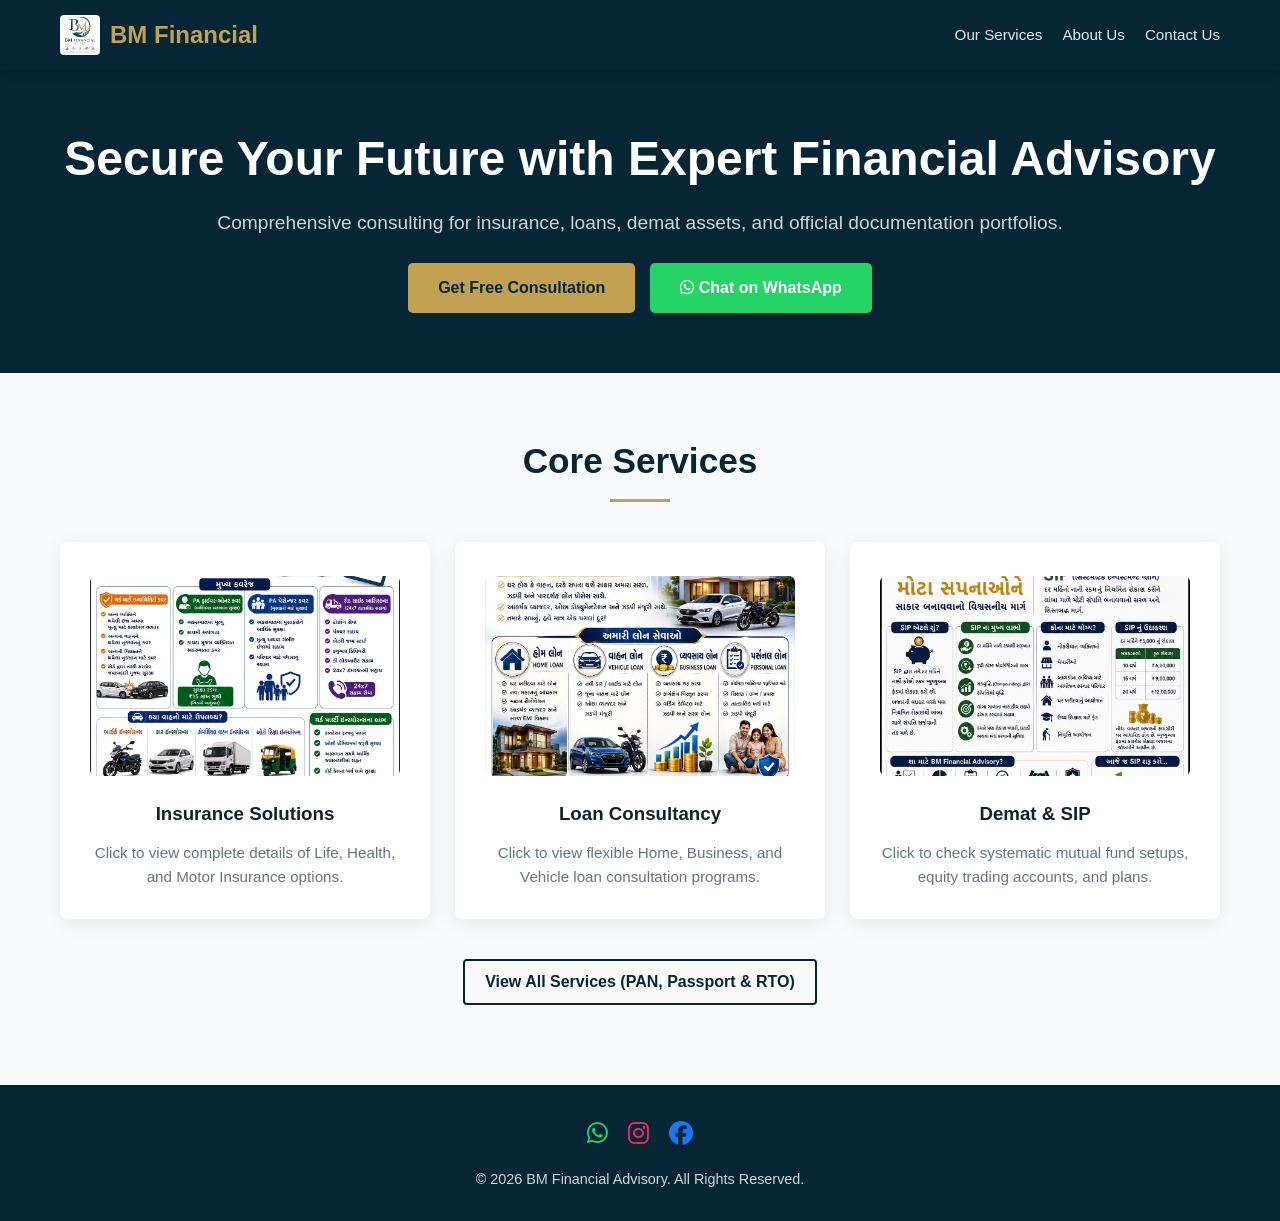
==== index.html @ 02f2c0ad "Update index.html" ====
<!DOCTYPE html>
<html lang="en">
<head>
    <meta charset="utf-8">
    <meta name="viewport" content="width=device-width, initial-scale=1">
    <title>BM Financial Advisory - Smart Wealth Solutions</title>
    <link rel="stylesheet" href="style.css">
    <!-- FontAwesome added for beautiful social icons -->
    <link rel="stylesheet" href="https://cdnjs.cloudflare.com/ajax/libs/font-awesome/6.4.0/css/all.min.css">
</head>
<body>

<header class="navbar-container">
    <nav class="main-nav">
        <h2>
            <a href="index.html" style="display: flex; align-items: center; gap: 10px;">
                <img src="logo.jpeg" alt="BM Financial Advisory Logo" style="height: 40px; border-radius: 4px;">
                <span>BM Financial</span>
            </a>
        </h2>
        <ul class="nav-links">
            <li><a href="services.html">Our Services</a></li>
            <li><a href="about.html">About Us</a></li>
            <li><a href="contact.html">Contact Us</a></li>
        </ul>
    </nav>
</header>

<section class="hero" style="text-align: center; padding: 60px 20px; background: #072635; color: white;">
    <h1>Secure Your Future with Expert Financial Advisory</h1>
    <p style="margin: 15px 0 25px 0; color: #cbd5e1;">Comprehensive consulting for insurance, loans, demat assets, and official documentation portfolios.</p>
    <div style="display: flex; justify-content: center; gap: 15px; flex-wrap: wrap;">
        <a href="contact.html" class="btn">Get Free Consultation</a>
        <a href="https://wa.me/919106643300" target="_blank" class="btn" style="background: #25D366; color: white; border: none;"><i class="fab fa-whatsapp"></i> Chat on WhatsApp</a>
    </div>
</section>

<!-- Clickable Core Services Grid -->
<section class="container">
    <h2 class="section-title">Core Services</h2>
    <div class="grid">
        
        <!-- Clickable Insurance Card -->
        <a href="insurance-details.html" style="text-decoration: none; color: inherit; display: block;">
            <div class="card" style="text-align: center; cursor: pointer; height: 100%;">
                <img src="insu.jpeg" alt="Insurance Solutions" style="width: 100%; height: 200px; object-fit: cover; border-radius: 6px; margin-bottom: 15px;">
                <h3>Insurance Solutions</h3>
                <p style="color: var(--gray); font-size: 0.95rem; margin-top: 8px;">Click to view complete details of Life, Health, and Motor Insurance options.</p>
            </div>
        </a>

        <!-- Clickable Loan Consultancy Card -->
        <a href="loan-details.html" style="text-decoration: none; color: inherit; display: block;">
            <div class="card" style="text-align: center; cursor: pointer; height: 100%;">
                <img src="loan.jpeg" alt="Loan Consultancy" style="width: 100%; height: 200px; object-fit: cover; border-radius: 6px; margin-bottom: 15px;">
                <h3>Loan Consultancy</h3>
                <p style="color: var(--gray); font-size: 0.95rem; margin-top: 8px;">Click to view flexible Home, Business, and Vehicle loan consultation programs.</p>
            </div>
        </a>

        <!-- Clickable Demat Account Card -->
        <a href="demat-details.html" style="text-decoration: none; color: inherit; display: block;">
            <div class="card" style="text-align: center; cursor: pointer; height: 100%;">
                <img src="demat.jpeg" alt="Demat Account" style="width: 100%; height: 200px; object-fit: cover; border-radius: 6px; margin-bottom: 15px;">
                <h3>Demat & SIP</h3>
                <p style="color: var(--gray); font-size: 0.95rem; margin-top: 8px;">Click to check systematic mutual fund setups, equity trading accounts, and plans.</p>
            </div>
        </a>

    </div>
    
    <div style="text-align: center; margin-top: 40px;">
        <a href="services.html" class="btn-outline">View All Services (PAN, Passport & RTO)</a>
    </div>
</section>

<footer style="text-align: center; padding: 30px 20px; background: #072635; color: white;">
    <!-- Fully Corrected Social Media Icon Bar -->
    <div style="margin-bottom: 15px; display: flex; justify-content: center; gap: 20px; font-size: 1.5rem;">
        <a href="https://wa.me/919106643300" target="_blank" style="color: #25D366; text-decoration: none;" title="WhatsApp"><i class="fab fa-whatsapp"></i></a>
        <a href="https://www.instagram.com/bm_financial_advisory/" target="_blank" style="color: #E1306C; text-decoration: none;" title="Instagram"><i class="fab fa-instagram"></i></a>
        <a href="https://www.facebook.com/share/1LQJJpDeah/?mibextid=wwXIfr" target="_blank" style="color: #1877F2; text-decoration: none;" title="Facebook"><i class="fab fa-facebook"></i></a>
    </div>
    <p style="font-size: 0.9rem; color: #cbd5e1;">© 2026 BM Financial Advisory. All Rights Reserved.</p>
</footer>

</body>
</html>
---- style.css ----
/* --- Global Reset & Variables --- */
:root {
    --primary: #072635;
    --secondary: #c3a153;
    --secondary-hover: #b08f42;
    --dark: #1f2937;
    --light: #f8fafc;
    --white: #ffffff;
    --gray: #64748b;
    --shadow: 0 4px 20px rgba(0, 0, 0, 0.08);
    --transition: all 0.3s ease;
}

* {
    margin: 0;
    padding: 0;
    box-sizing: border-box;
}

body {
    font-family: 'Segoe UI', Tahoma, Geneva, Verdana, sans-serif;
    background-color: var(--light);
    color: var(--dark);
    line-height: 1.6;
}

/* --- Navigation Bar --- */
header.navbar-container {
    background: var(--primary);
    position: sticky;
    top: 0;
    z-index: 1000;
    box-shadow: 0 2px 10px rgba(0,0,0,0.2);
}

nav.main-nav {
    max-width: 1200px;
    margin: 0 auto;
    display: flex;
    justify-content: space-between;
    align-items: center;
    padding: 15px 20px;
}

nav.main-nav h2 a {
    color: var(--white);
    text-decoration: none;
    font-size: 1.5rem;
    font-weight: 700;
}

nav.main-nav h2 span {
    color: var(--secondary);
}

.nav-links {
    display: flex;
    align-items: center;
    list-style: none;
    gap: 20px;
}

.nav-links a {
    color: #e2e8f0;
    text-decoration: none;
    font-weight: 500;
    transition: var(--transition);
    font-size: 0.95rem;
}

.nav-links a:hover {
    color: var(--secondary);
}

.nav-links .btn-nav {
    background: var(--secondary);
    color: var(--primary);
    padding: 8px 16px;
    border-radius: 4px;
    font-weight: 600;
}

.nav-links .btn-nav:hover {
    background: var(--white);
    color: var(--primary);
}

/* --- Hero Section --- */
.hero {
    background: linear-gradient(135deg, #072635 0%, #0d3d54 100%);
    color: var(--white);
    padding: 100px 20px;
    text-align: center;
}

.hero-content {
    max-width: 800px;
    margin: 0 auto;
}

.hero h1 {
    font-size: 3rem;
    line-height: 1.2;
    margin-bottom: 20px;
    font-weight: 700;
}

.hero p {
    font-size: 1.2rem;
    color: #cbd5e1;
    margin-bottom: 35px;
}

.btn {
    display: inline-block;
    padding: 12px 30px;
    background: var(--secondary);
    color: var(--primary);
    text-decoration: none;
    font-weight: 600;
    border-radius: 5px;
    transition: var(--transition);
    border: none;
    cursor: pointer;
}

.btn:hover {
    background: var(--secondary-hover);
    transform: translateY(-2px);
}

/* --- Stats Bar --- */
.stats {
    max-width: 1000px;
    margin: -40px auto 50px auto;
    background: var(--white);
    display: grid;
    grid-template-columns: repeat(auto-fit, minmax(200px, 1fr));
    padding: 30px;
    border-radius: 10px;
    box-shadow: var(--shadow);
    text-align: center;
    gap: 20px;
}

.stats-item h3 {
    font-size: 2.2rem;
    color: var(--primary);
    margin-bottom: 5px;
}

.stats-item p {
    color: var(--gray);
    font-weight: 500;
}

/* --- Main Layout Sections --- */
section.container {
    max-width: 1200px;
    margin: 60px auto;
    padding: 0 20px;
}

.section-title {
    text-align: center;
    font-size: 2.2rem;
    color: var(--primary);
    margin-bottom: 40px;
    position: relative;
}

.section-title::after {
    content: '';
    display: block;
    width: 60px;
    height: 3px;
    background: var(--secondary);
    margin: 10px auto 0 auto;
}

/* --- Grid & Cards Styling --- */
.grid {
    display: grid;
    grid-template-columns: repeat(auto-fit, minmax(280px, 1fr));
    gap: 25px;
}

.card {
    background: var(--white);
    padding: 30px;
    border-radius: 8px;
    box-shadow: var(--shadow);
    transition: var(--transition);
    border-top: 4px solid transparent;
    overflow-wrap: break-word; /* Prevents text overflow */
}

.card:hover {
    transform: translateY(-5px);
    border-top-color: var(--secondary);
}

.card h3 {
    color: var(--primary);
    margin-bottom: 12px;
}

/* --- Advisor & Team Layout --- */
.advisor-card {
    text-align: center;
}

.advisor-img {
    width: 130px;
    height: 130px;
    max-width: 100%; /* Safety check for responsive shrinking */
    border-radius: 50%;
    object-fit: cover;
    margin-bottom: 15px;
    border: 3px solid var(--secondary);
}

.advisor-card h3 {
    margin-bottom: 5px;
}

.advisor-card p {
    color: var(--gray);
    font-size: 0.95rem;
    margin-bottom: 15px;
}

.btn-outline {
    display: inline-block;
    padding: 8px 20px;
    border: 2px solid var(--primary);
    color: var(--primary);
    text-decoration: none;
    font-weight: 600;
    border-radius: 4px;
    transition: var(--transition);
}

.btn-outline:hover {
    background: var(--primary);
    color: var(--white);
}

/* --- Form and Boxes --- */
.box {
    background: var(--white);
    padding: 40px;
    border-radius: 8px;
    box-shadow: var(--shadow);
    max-width: 700px;
    margin: 0 auto;
    overflow-wrap: break-word;
}

.contact-layout {
    display: grid;
    grid-template-columns: 1fr 1fr;
    gap: 40px;
}

.contact-info p {
    margin-bottom: 15px;
    font-size: 1.05rem;
}

form input, form textarea {
    display: block;
    width: 100%;
    margin-bottom: 15px;
    padding: 12px;
    border: 1px solid #cbd5e1;
    border-radius: 4px;
    font-family: inherit;
    transition: border-color 0.3s ease; /* Smooth interaction */
}

form input:focus, form textarea:focus {
    outline: none;
    border-color: var(--primary);
}

/* --- Footer --- */
footer {
    background: #041620;
    color: #94a3b8;
    text-align: center;
    padding: 30px 20px;
    margin-top: 80px;
    font-size: 0.9rem;
}
/* --- Responsive Adjustments --- */
@media (max-width: 768px) {
    /* Instead of hiding the navigation, change it to a flexible layout */
    nav.main-nav {
        flex-direction: column;
        gap: 12px;
        padding: 15px 10px;
        text-align: center;
    }

    .nav-links {
        display: flex;         /* Show the links on mobile */
        flex-wrap: wrap;       /* Wrap them automatically if the screen is narrow */
        justify-content: center;
        gap: 12px;             /* Space between menu buttons */
        padding-left: 0;
    }

    .nav-links a {
        font-size: 0.85rem;    /* Make text slightly smaller so it fits beautifully */
        padding: 6px 10px;
        background: rgba(255, 255, 255, 0.05); /* Soft background button look */
        border-radius: 4px;
        display: inline-block;
    }

    /* Adjust main content headers for mobile sizing */
    .hero h1 { font-size: 2rem; }
    .hero p { font-size: 1rem; }
    .contact-layout { grid-template-columns: 1fr; }
}
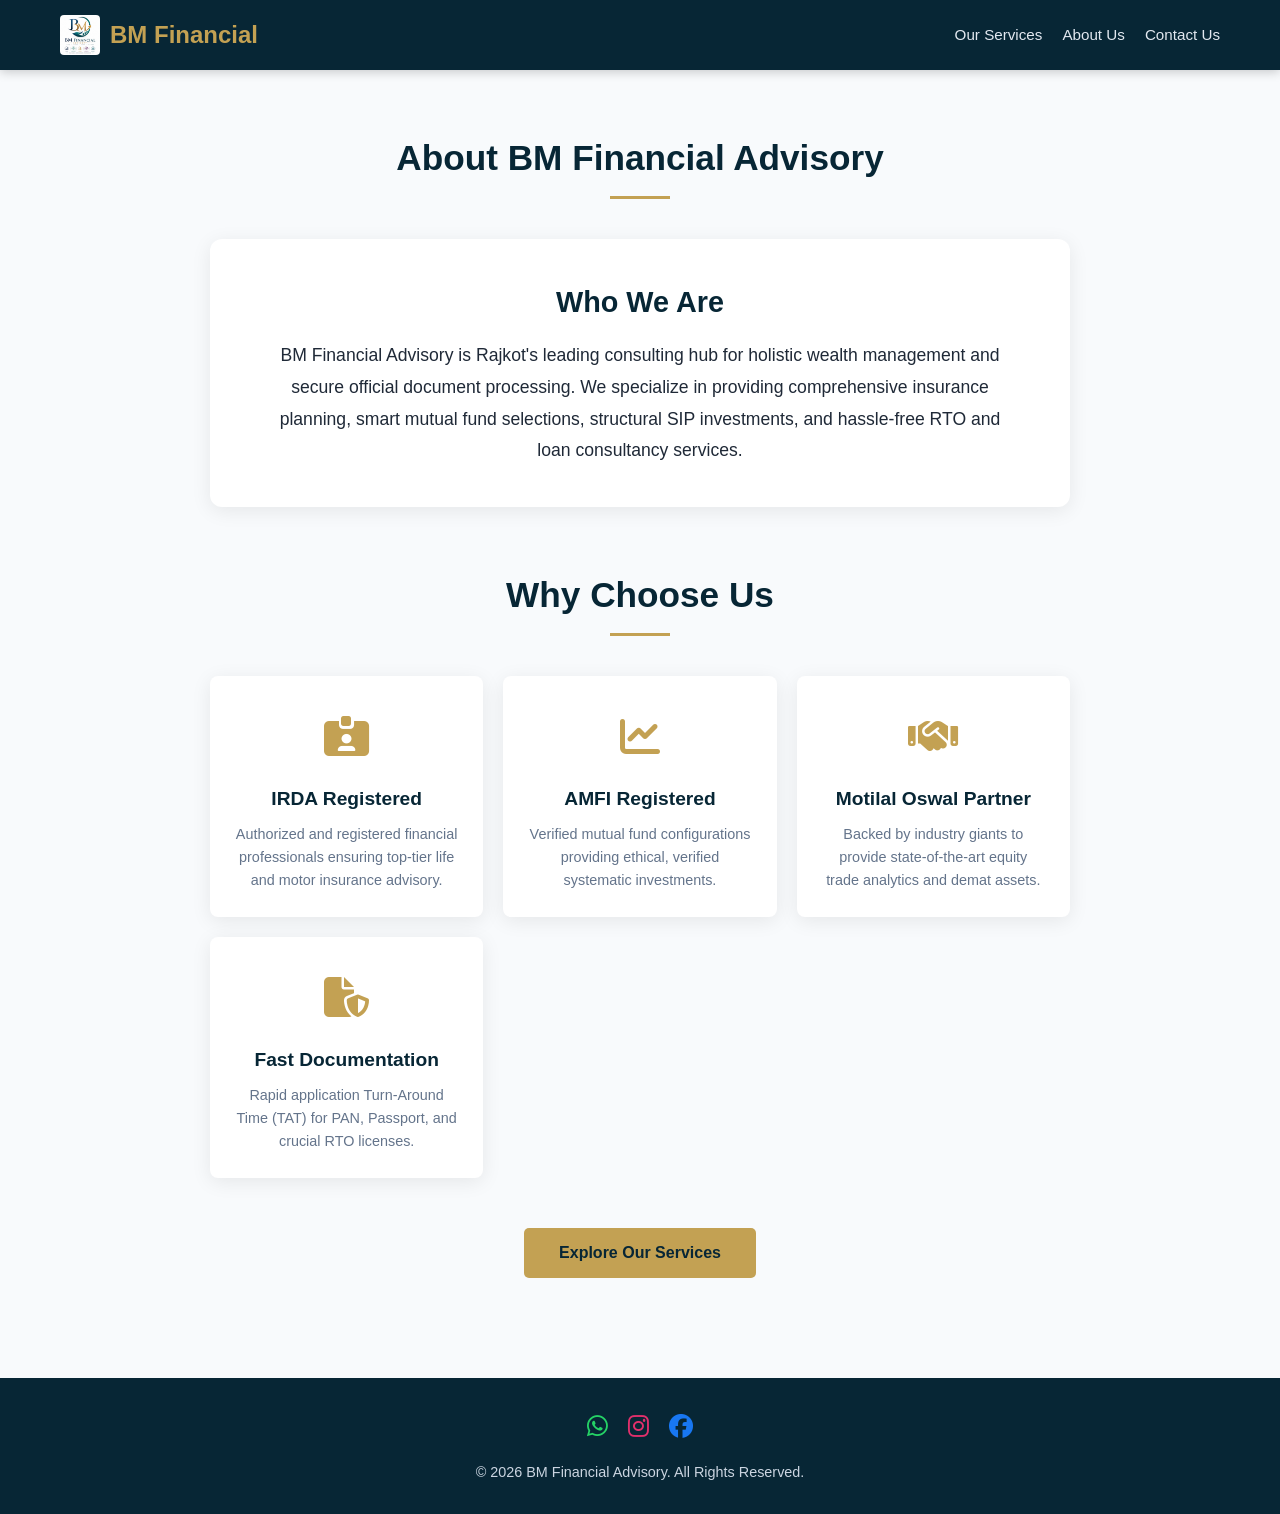
==== commit 3ac7dc56: "Update index.html" ====
--- a/index.html
+++ b/index.html
@@ -3,9 +3,8 @@
 <head>
     <meta charset="utf-8">
     <meta name="viewport" content="width=device-width, initial-scale=1">
-    <title>BM Financial Advisory - Smart Wealth Solutions</title>
+    <title>About Us - BM Financial Advisory</title>
     <link rel="stylesheet" href="style.css">
-    <!-- FontAwesome added for beautiful social icons -->
     <link rel="stylesheet" href="https://cdnjs.cloudflare.com/ajax/libs/font-awesome/6.4.0/css/all.min.css">
 </head>
 <body>
@@ -20,66 +19,62 @@
         </h2>
         <ul class="nav-links">
             <li><a href="services.html">Our Services</a></li>
-            <li><a href="about.html">About Us</a></li>
+            <li><a href="about.html" class="active">About Us</a></li>
             <li><a href="contact.html">Contact Us</a></li>
         </ul>
     </nav>
 </header>
 
-<section class="hero" style="text-align: center; padding: 60px 20px; background: #072635; color: white;">
-    <h1>Secure Your Future with Expert Financial Advisory</h1>
-    <p style="margin: 15px 0 25px 0; color: #cbd5e1;">Comprehensive consulting for insurance, loans, demat assets, and official documentation portfolios.</p>
-    <div style="display: flex; justify-content: center; gap: 15px; flex-wrap: wrap;">
-        <a href="contact.html" class="btn">Get Free Consultation</a>
-        <a href="https://wa.me/919106643300" target="_blank" class="btn" style="background: #25D366; color: white; border: none;"><i class="fab fa-whatsapp"></i> Chat on WhatsApp</a>
+<section class="container" style="max-width: 900px; margin: 60px auto; padding: 0 20px;">
+    <h1 class="section-title" style="text-align: center; margin-bottom: 40px;">About BM Financial Advisory</h1>
+    
+    <div style="background: var(--white); padding: 40px; border-radius: 12px; box-shadow: var(--shadow); margin-bottom: 40px; text-align: center;">
+        <h2 style="color: var(--primary); margin-bottom: 15px; font-size: 1.8rem;">Who We Are</h2>
+        <p style="color: var(--dark); font-size: 1.1rem; line-height: 1.8; max-width: 750px; margin: 0 auto;">
+            BM Financial Advisory is Rajkot's leading consulting hub for holistic wealth management and secure official document processing. We specialize in providing comprehensive insurance planning, smart mutual fund selections, structural SIP investments, and hassle-free RTO and loan consultancy services.
+        </p>
+    </div>
+
+    <h2 class="section-title" style="text-align: center; margin-top: 60px; margin-bottom: 40px;">Why Choose Us</h2>
+    
+    <div style="display: grid; grid-template-columns: repeat(auto-fit, minmax(250px, 1fr)); gap: 20px;">
+        
+        <div class="card" style="text-align: center; padding: 25px;">
+            <div style="font-size: 2.5rem; color: var(--secondary); margin-bottom: 15px;"><i class="fa-solid fa-id-card-clip"></i></div>
+            <h3 style="font-size: 1.2rem; margin-bottom: 8px;">IRDA Registered</h3>
+            <p style="color: var(--gray); font-size: 0.9rem;">Authorized and registered financial professionals ensuring top-tier life and motor insurance advisory.</p>
+        </div>
+
+        <div class="card" style="text-align: center; padding: 25px;">
+            <div style="font-size: 2.5rem; color: var(--secondary); margin-bottom: 15px;"><i class="fa-solid fa-chart-line"></i></div>
+            <h3 style="font-size: 1.2rem; margin-bottom: 8px;">AMFI Registered</h3>
+            <p style="color: var(--gray); font-size: 0.9rem;">Verified mutual fund configurations providing ethical, verified systematic investments.</p>
+        </div>
+
+        <div class="card" style="text-align: center; padding: 25px;">
+            <div style="font-size: 2.5rem; color: var(--secondary); margin-bottom: 15px;"><i class="fa-solid fa-handshake"></i></div>
+            <h3 style="font-size: 1.2rem; margin-bottom: 8px;">Motilal Oswal Partner</h3>
+            <p style="color: var(--gray); font-size: 0.9rem;">Backed by industry giants to provide state-of-the-art equity trade analytics and demat assets.</p>
+        </div>
+
+        <div class="card" style="text-align: center; padding: 25px;">
+            <div style="font-size: 2.5rem; color: var(--secondary); margin-bottom: 15px;"><i class="fa-solid fa-file-shield"></i></div>
+            <h3 style="font-size: 1.2rem; margin-bottom: 8px;">Fast Documentation</h3>
+            <p style="color: var(--gray); font-size: 0.9rem;">Rapid application Turn-Around Time (TAT) for PAN, Passport, and crucial RTO licenses.</p>
+        </div>
+
+    </div>
+
+    <div style="text-align: center; margin-top: 50px;">
+        <a href="services.html" class="btn" style="padding: 12px 35px;">Explore Our Services</a>
     </div>
 </section>
 
-<!-- Clickable Core Services Grid -->
-<section class="container">
-    <h2 class="section-title">Core Services</h2>
-    <div class="grid">
-        
-        <!-- Clickable Insurance Card -->
-        <a href="insurance-details.html" style="text-decoration: none; color: inherit; display: block;">
-            <div class="card" style="text-align: center; cursor: pointer; height: 100%;">
-                <img src="insu.jpeg" alt="Insurance Solutions" style="width: 100%; height: 200px; object-fit: cover; border-radius: 6px; margin-bottom: 15px;">
-                <h3>Insurance Solutions</h3>
-                <p style="color: var(--gray); font-size: 0.95rem; margin-top: 8px;">Click to view complete details of Life, Health, and Motor Insurance options.</p>
-            </div>
-        </a>
-
-        <!-- Clickable Loan Consultancy Card -->
-        <a href="loan-details.html" style="text-decoration: none; color: inherit; display: block;">
-            <div class="card" style="text-align: center; cursor: pointer; height: 100%;">
-                <img src="loan.jpeg" alt="Loan Consultancy" style="width: 100%; height: 200px; object-fit: cover; border-radius: 6px; margin-bottom: 15px;">
-                <h3>Loan Consultancy</h3>
-                <p style="color: var(--gray); font-size: 0.95rem; margin-top: 8px;">Click to view flexible Home, Business, and Vehicle loan consultation programs.</p>
-            </div>
-        </a>
-
-        <!-- Clickable Demat Account Card -->
-        <a href="demat-details.html" style="text-decoration: none; color: inherit; display: block;">
-            <div class="card" style="text-align: center; cursor: pointer; height: 100%;">
-                <img src="demat.jpeg" alt="Demat Account" style="width: 100%; height: 200px; object-fit: cover; border-radius: 6px; margin-bottom: 15px;">
-                <h3>Demat & SIP</h3>
-                <p style="color: var(--gray); font-size: 0.95rem; margin-top: 8px;">Click to check systematic mutual fund setups, equity trading accounts, and plans.</p>
-            </div>
-        </a>
-
-    </div>
-    
-    <div style="text-align: center; margin-top: 40px;">
-        <a href="services.html" class="btn-outline">View All Services (PAN, Passport & RTO)</a>
-    </div>
-</section>
-
-<footer style="text-align: center; padding: 30px 20px; background: #072635; color: white;">
-    <!-- Fully Corrected Social Media Icon Bar -->
+<footer style="text-align: center; padding: 30px 20px; background: #072635; color: white; margin-top: 100px;">
     <div style="margin-bottom: 15px; display: flex; justify-content: center; gap: 20px; font-size: 1.5rem;">
-        <a href="https://wa.me/919106643300" target="_blank" style="color: #25D366; text-decoration: none;" title="WhatsApp"><i class="fab fa-whatsapp"></i></a>
-        <a href="https://www.instagram.com/bm_financial_advisory/" target="_blank" style="color: #E1306C; text-decoration: none;" title="Instagram"><i class="fab fa-instagram"></i></a>
-        <a href="https://www.facebook.com/share/1LQJJpDeah/?mibextid=wwXIfr" target="_blank" style="color: #1877F2; text-decoration: none;" title="Facebook"><i class="fab fa-facebook"></i></a>
+        <a href="https://wa.me/919106643300" target="_blank" style="color: #25D366; text-decoration: none;"><i class="fab fa-whatsapp"></i></a>
+        <a href="https://www.instagram.com/bm_financial_advisory/" target="_blank" style="color: #E1306C; text-decoration: none;"><i class="fab fa-instagram"></i></a>
+        <a href="https://www.facebook.com/share/1LQJJpDeah/?mibextid=wwXIfr" target="_blank" style="color: #1877F2; text-decoration: none;"><i class="fab fa-facebook"></i></a>
     </div>
     <p style="font-size: 0.9rem; color: #cbd5e1;">© 2026 BM Financial Advisory. All Rights Reserved.</p>
 </footer>
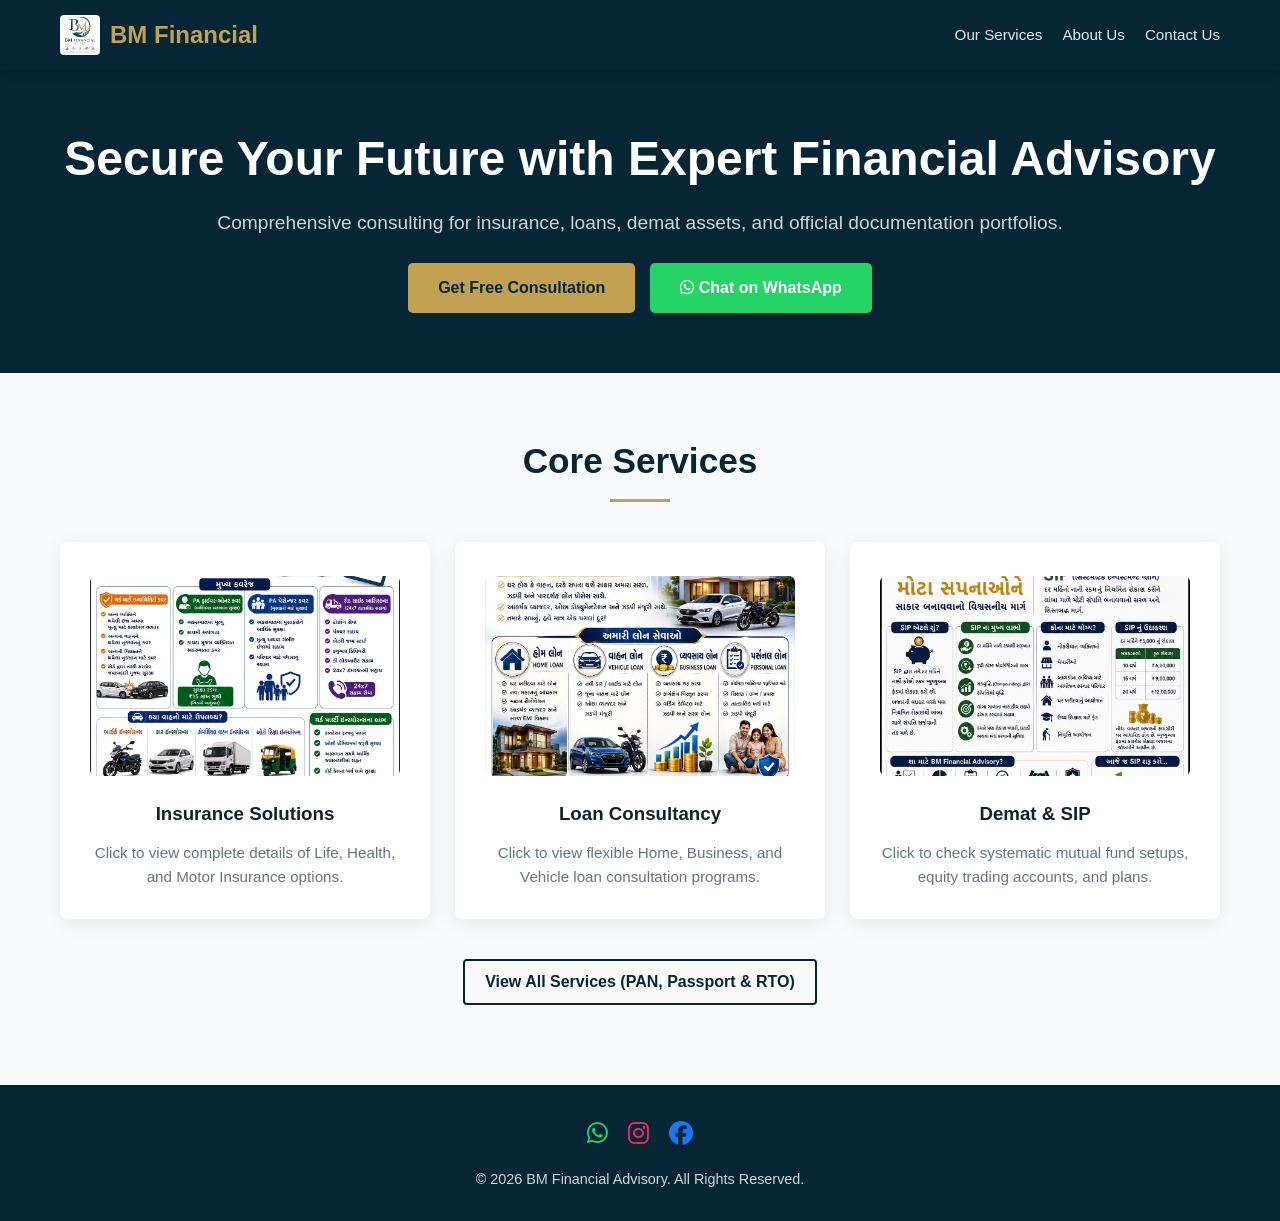
==== commit 6962ba0b: "Update index.html" ====
--- a/index.html
+++ b/index.html
@@ -3,7 +3,7 @@
 <head>
     <meta charset="utf-8">
     <meta name="viewport" content="width=device-width, initial-scale=1">
-    <title>About Us - BM Financial Advisory</title>
+    <title>BM Financial Advisory - Smart Wealth Solutions</title>
     <link rel="stylesheet" href="style.css">
     <link rel="stylesheet" href="https://cdnjs.cloudflare.com/ajax/libs/font-awesome/6.4.0/css/all.min.css">
 </head>
@@ -19,62 +19,61 @@
         </h2>
         <ul class="nav-links">
             <li><a href="services.html">Our Services</a></li>
-            <li><a href="about.html" class="active">About Us</a></li>
+            <li><a href="about.html">About Us</a></li>
             <li><a href="contact.html">Contact Us</a></li>
         </ul>
     </nav>
 </header>
 
-<section class="container" style="max-width: 900px; margin: 60px auto; padding: 0 20px;">
-    <h1 class="section-title" style="text-align: center; margin-bottom: 40px;">About BM Financial Advisory</h1>
-    
-    <div style="background: var(--white); padding: 40px; border-radius: 12px; box-shadow: var(--shadow); margin-bottom: 40px; text-align: center;">
-        <h2 style="color: var(--primary); margin-bottom: 15px; font-size: 1.8rem;">Who We Are</h2>
-        <p style="color: var(--dark); font-size: 1.1rem; line-height: 1.8; max-width: 750px; margin: 0 auto;">
-            BM Financial Advisory is Rajkot's leading consulting hub for holistic wealth management and secure official document processing. We specialize in providing comprehensive insurance planning, smart mutual fund selections, structural SIP investments, and hassle-free RTO and loan consultancy services.
-        </p>
-    </div>
-
-    <h2 class="section-title" style="text-align: center; margin-top: 60px; margin-bottom: 40px;">Why Choose Us</h2>
-    
-    <div style="display: grid; grid-template-columns: repeat(auto-fit, minmax(250px, 1fr)); gap: 20px;">
-        
-        <div class="card" style="text-align: center; padding: 25px;">
-            <div style="font-size: 2.5rem; color: var(--secondary); margin-bottom: 15px;"><i class="fa-solid fa-id-card-clip"></i></div>
-            <h3 style="font-size: 1.2rem; margin-bottom: 8px;">IRDA Registered</h3>
-            <p style="color: var(--gray); font-size: 0.9rem;">Authorized and registered financial professionals ensuring top-tier life and motor insurance advisory.</p>
-        </div>
-
-        <div class="card" style="text-align: center; padding: 25px;">
-            <div style="font-size: 2.5rem; color: var(--secondary); margin-bottom: 15px;"><i class="fa-solid fa-chart-line"></i></div>
-            <h3 style="font-size: 1.2rem; margin-bottom: 8px;">AMFI Registered</h3>
-            <p style="color: var(--gray); font-size: 0.9rem;">Verified mutual fund configurations providing ethical, verified systematic investments.</p>
-        </div>
-
-        <div class="card" style="text-align: center; padding: 25px;">
-            <div style="font-size: 2.5rem; color: var(--secondary); margin-bottom: 15px;"><i class="fa-solid fa-handshake"></i></div>
-            <h3 style="font-size: 1.2rem; margin-bottom: 8px;">Motilal Oswal Partner</h3>
-            <p style="color: var(--gray); font-size: 0.9rem;">Backed by industry giants to provide state-of-the-art equity trade analytics and demat assets.</p>
-        </div>
-
-        <div class="card" style="text-align: center; padding: 25px;">
-            <div style="font-size: 2.5rem; color: var(--secondary); margin-bottom: 15px;"><i class="fa-solid fa-file-shield"></i></div>
-            <h3 style="font-size: 1.2rem; margin-bottom: 8px;">Fast Documentation</h3>
-            <p style="color: var(--gray); font-size: 0.9rem;">Rapid application Turn-Around Time (TAT) for PAN, Passport, and crucial RTO licenses.</p>
-        </div>
-
-    </div>
-
-    <div style="text-align: center; margin-top: 50px;">
-        <a href="services.html" class="btn" style="padding: 12px 35px;">Explore Our Services</a>
+<section class="hero" style="text-align: center; padding: 60px 20px; background: #072635; color: white;">
+    <h1>Secure Your Future with Expert Financial Advisory</h1>
+    <p style="margin: 15px 0 25px 0; color: #cbd5e1;">Comprehensive consulting for insurance, loans, demat assets, and official documentation portfolios.</p>
+    <div style="display: flex; justify-content: center; gap: 15px; flex-wrap: wrap;">
+        <a href="contact.html" class="btn">Get Free Consultation</a>
+        <a href="https://wa.me/919106643300" target="_blank" class="btn" style="background: #25D366; color: white; border: none;"><i class="fab fa-whatsapp"></i> Chat on WhatsApp</a>
     </div>
 </section>
 
-<footer style="text-align: center; padding: 30px 20px; background: #072635; color: white; margin-top: 100px;">
+<section class="container">
+    <h2 class="section-title">Core Services</h2>
+    <div class="grid">
+        
+        <a href="insurance-details.html" style="text-decoration: none; color: inherit; display: block;">
+            <div class="card" style="text-align: center; cursor: pointer; height: 100%;">
+                <img src="insu.jpeg" alt="Insurance Solutions" style="width: 100%; height: 200px; object-fit: cover; border-radius: 6px; margin-bottom: 15px;">
+                <h3>Insurance Solutions</h3>
+                <p style="color: var(--gray); font-size: 0.95rem; margin-top: 8px;">Click to view complete details of Life, Health, and Motor Insurance options.</p>
+            </div>
+        </a>
+
+        <a href="loan-details.html" style="text-decoration: none; color: inherit; display: block;">
+            <div class="card" style="text-align: center; cursor: pointer; height: 100%;">
+                <img src="loan.jpeg" alt="Loan Consultancy" style="width: 100%; height: 200px; object-fit: cover; border-radius: 6px; margin-bottom: 15px;">
+                <h3>Loan Consultancy</h3>
+                <p style="color: var(--gray); font-size: 0.95rem; margin-top: 8px;">Click to view flexible Home, Business, and Vehicle loan consultation programs.</p>
+            </div>
+        </a>
+
+        <a href="demat-details.html" style="text-decoration: none; color: inherit; display: block;">
+            <div class="card" style="text-align: center; cursor: pointer; height: 100%;">
+                <img src="demat.jpeg" alt="Demat Account" style="width: 100%; height: 200px; object-fit: cover; border-radius: 6px; margin-bottom: 15px;">
+                <h3>Demat & SIP</h3>
+                <p style="color: var(--gray); font-size: 0.95rem; margin-top: 8px;">Click to check systematic mutual fund setups, equity trading accounts, and plans.</p>
+            </div>
+        </a>
+
+    </div>
+    
+    <div style="text-align: center; margin-top: 40px;">
+        <a href="services.html" class="btn-outline">View All Services (PAN, Passport & RTO)</a>
+    </div>
+</section>
+
+<footer style="text-align: center; padding: 30px 20px; background: #072635; color: white;">
     <div style="margin-bottom: 15px; display: flex; justify-content: center; gap: 20px; font-size: 1.5rem;">
-        <a href="https://wa.me/919106643300" target="_blank" style="color: #25D366; text-decoration: none;"><i class="fab fa-whatsapp"></i></a>
-        <a href="https://www.instagram.com/bm_financial_advisory/" target="_blank" style="color: #E1306C; text-decoration: none;"><i class="fab fa-instagram"></i></a>
-        <a href="https://www.facebook.com/share/1LQJJpDeah/?mibextid=wwXIfr" target="_blank" style="color: #1877F2; text-decoration: none;"><i class="fab fa-facebook"></i></a>
+        <a href="https://wa.me/919106643300" target="_blank" style="color: #25D366; text-decoration: none;" title="WhatsApp"><i class="fab fa-whatsapp"></i></a>
+        <a href="https://www.instagram.com/bm_financial_advisory/" target="_blank" style="color: #E1306C; text-decoration: none;" title="Instagram"><i class="fab fa-instagram"></i></a>
+        <a href="https://www.facebook.com/share/1LQJJpDeah/?mibextid=wwXIfr" target="_blank" style="color: #1877F2; text-decoration: none;" title="Facebook"><i class="fab fa-facebook"></i></a>
     </div>
     <p style="font-size: 0.9rem; color: #cbd5e1;">© 2026 BM Financial Advisory. All Rights Reserved.</p>
 </footer>
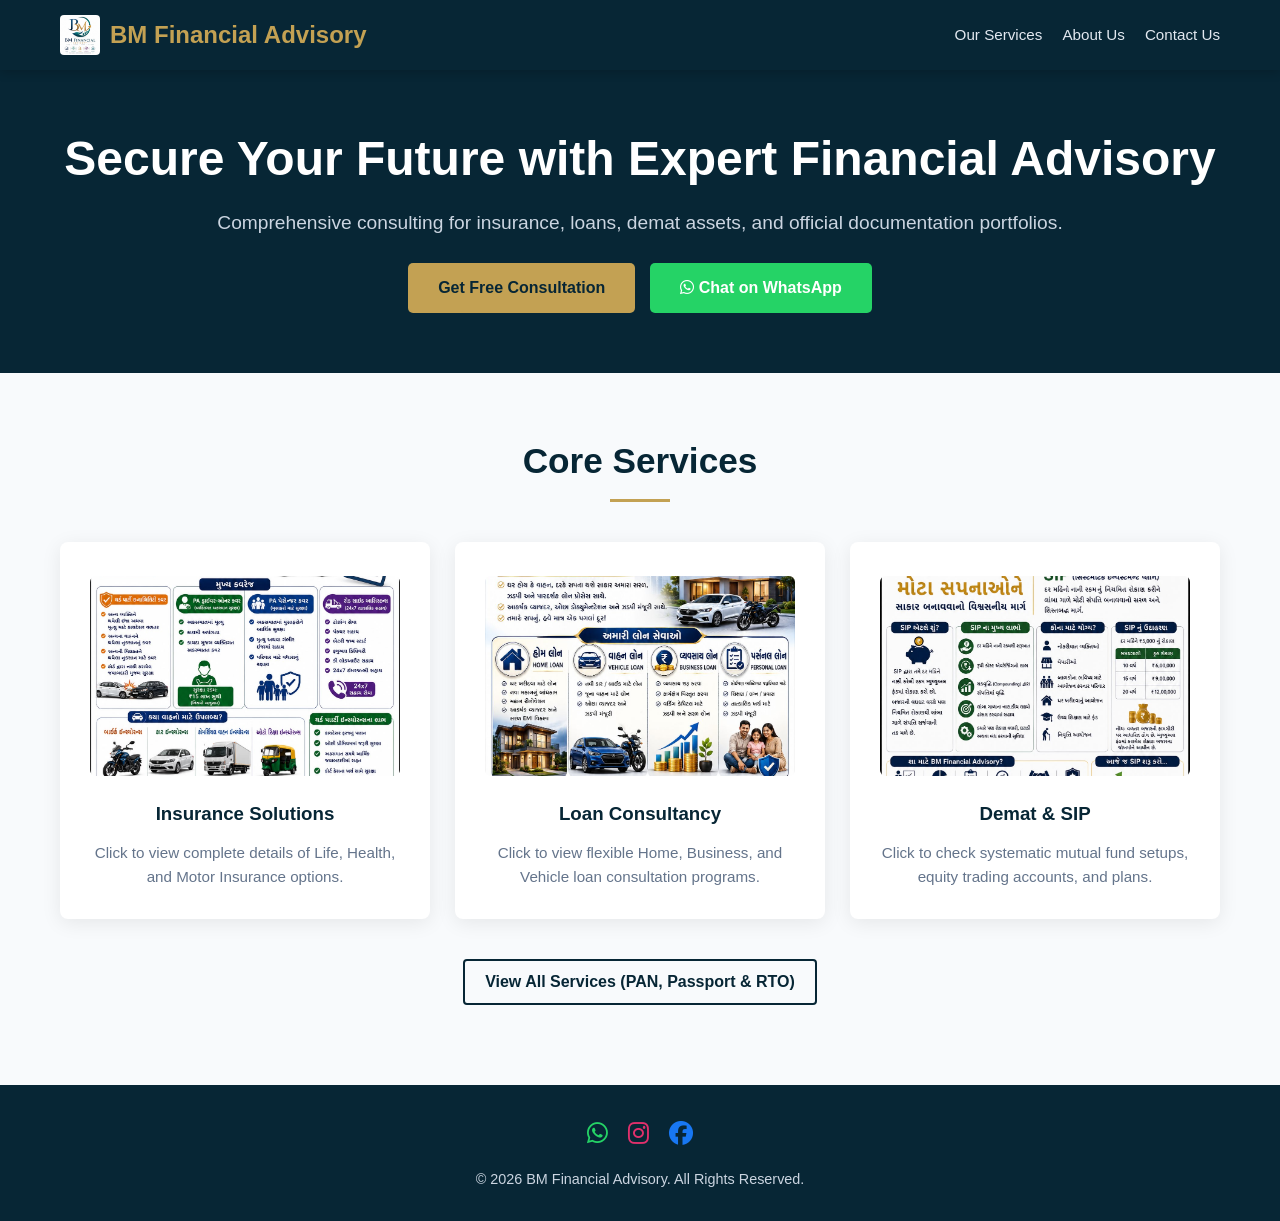
==== commit eab78b90: "Update index.html" ====
--- a/index.html
+++ b/index.html
@@ -14,7 +14,7 @@
         <h2>
             <a href="index.html" style="display: flex; align-items: center; gap: 10px;">
                 <img src="logo.jpeg" alt="BM Financial Advisory Logo" style="height: 40px; border-radius: 4px;">
-                <span>BM Financial</span>
+                <span>BM Financial Advisory</span>
             </a>
         </h2>
         <ul class="nav-links">
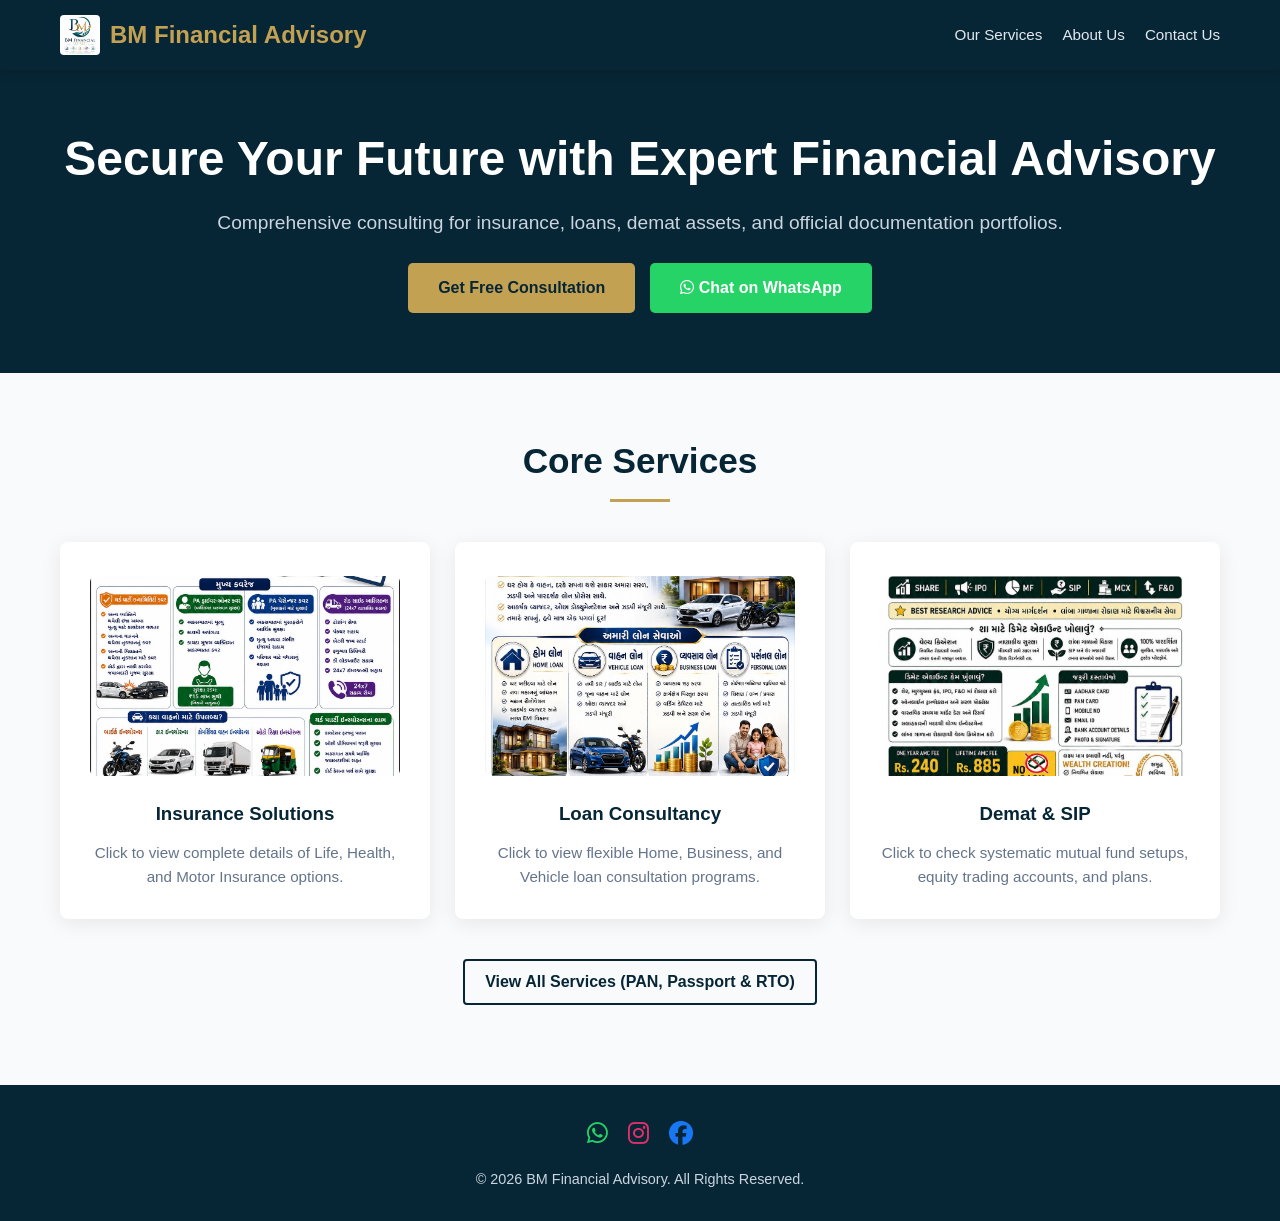
==== commit 9dd67d69: "Update index.html" ====
--- a/index.html
+++ b/index.html
@@ -56,7 +56,7 @@
 
         <a href="demat-details.html" style="text-decoration: none; color: inherit; display: block;">
             <div class="card" style="text-align: center; cursor: pointer; height: 100%;">
-                <img src="demat.jpeg" alt="Demat Account" style="width: 100%; height: 200px; object-fit: cover; border-radius: 6px; margin-bottom: 15px;">
+                <img src="demata.jpeg" alt="Demat Account" style="width: 100%; height: 200px; object-fit: cover; border-radius: 6px; margin-bottom: 15px;">
                 <h3>Demat & SIP</h3>
                 <p style="color: var(--gray); font-size: 0.95rem; margin-top: 8px;">Click to check systematic mutual fund setups, equity trading accounts, and plans.</p>
             </div>
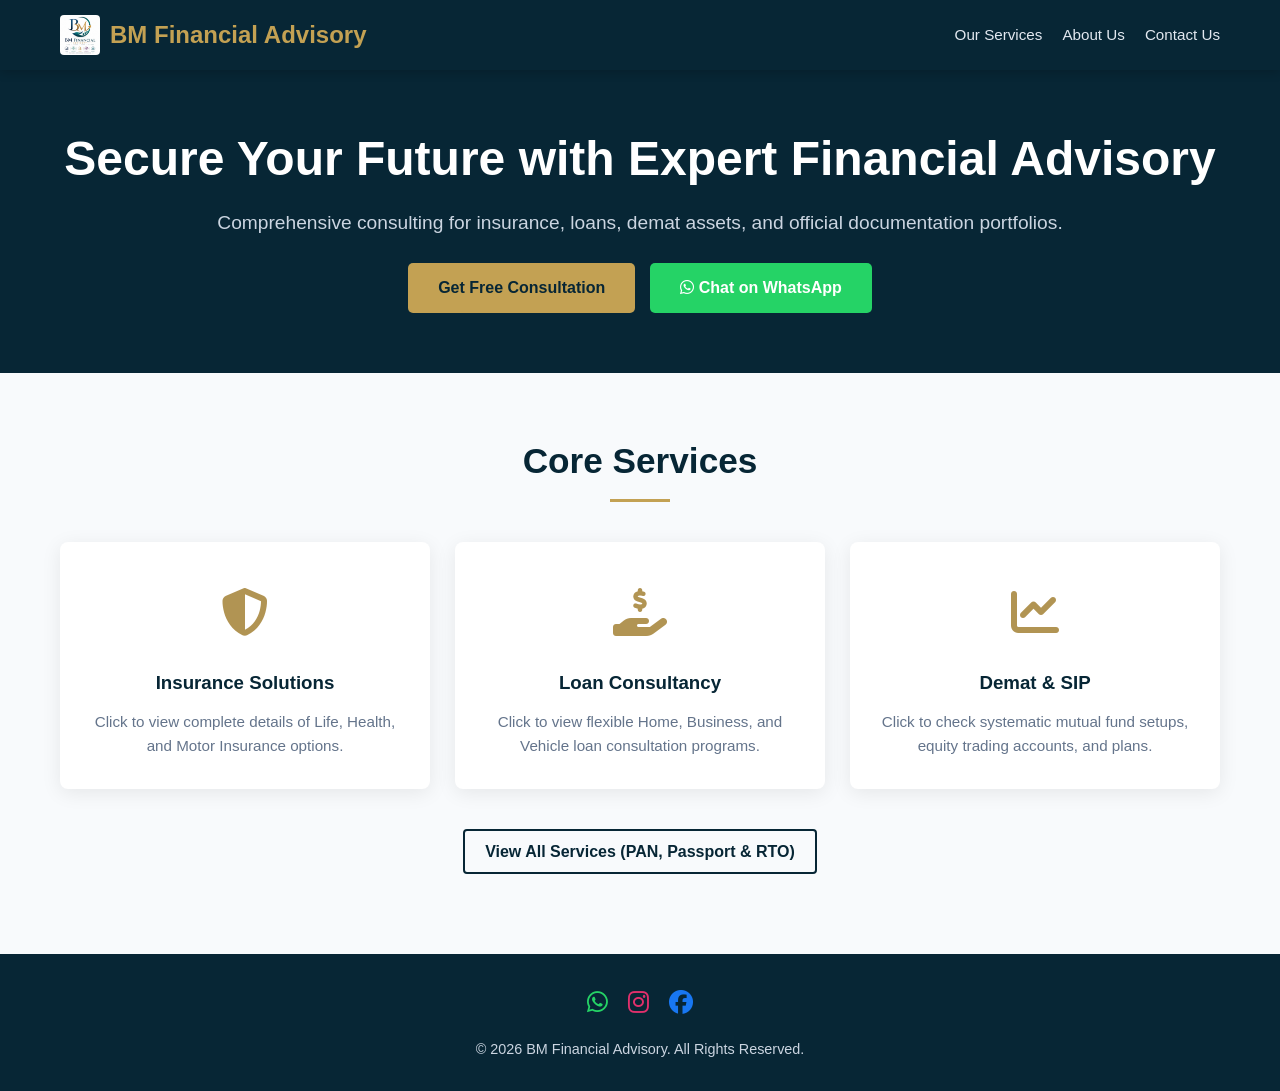
==== commit 4608f9b9: "Update index.html" ====
--- a/index.html
+++ b/index.html
@@ -38,25 +38,34 @@
     <h2 class="section-title">Core Services</h2>
     <div class="grid">
         
+        <!-- Insurance Card (No Image - Icon instead) -->
         <a href="insurance-details.html" style="text-decoration: none; color: inherit; display: block;">
-            <div class="card" style="text-align: center; cursor: pointer; height: 100%;">
-                <img src="insu.jpeg" alt="Insurance Solutions" style="width: 100%; height: 200px; object-fit: cover; border-radius: 6px; margin-bottom: 15px;">
+            <div class="card" style="text-align: center; cursor: pointer; padding: 30px 20px; height: 100%;">
+                <div style="font-size: 3rem; color: #b19453; margin-bottom: 15px;">
+                    <i class="fa-solid fa-shield-halved"></i>
+                </div>
                 <h3>Insurance Solutions</h3>
                 <p style="color: var(--gray); font-size: 0.95rem; margin-top: 8px;">Click to view complete details of Life, Health, and Motor Insurance options.</p>
             </div>
         </a>
 
+        <!-- Loan Consultancy Card (No Image - Icon instead) -->
         <a href="loan-details.html" style="text-decoration: none; color: inherit; display: block;">
-            <div class="card" style="text-align: center; cursor: pointer; height: 100%;">
-                <img src="loan.jpeg" alt="Loan Consultancy" style="width: 100%; height: 200px; object-fit: cover; border-radius: 6px; margin-bottom: 15px;">
+            <div class="card" style="text-align: center; cursor: pointer; padding: 30px 20px; height: 100%;">
+                <div style="font-size: 3rem; color: #b19453; margin-bottom: 15px;">
+                    <i class="fa-solid fa-hand-holding-dollar"></i>
+                </div>
                 <h3>Loan Consultancy</h3>
                 <p style="color: var(--gray); font-size: 0.95rem; margin-top: 8px;">Click to view flexible Home, Business, and Vehicle loan consultation programs.</p>
             </div>
         </a>
 
+        <!-- Demat & SIP Card (No Image - Icon instead) -->
         <a href="demat-details.html" style="text-decoration: none; color: inherit; display: block;">
-            <div class="card" style="text-align: center; cursor: pointer; height: 100%;">
-                <img src="demata.jpeg" alt="Demat Account" style="width: 100%; height: 200px; object-fit: cover; border-radius: 6px; margin-bottom: 15px;">
+            <div class="card" style="text-align: center; cursor: pointer; padding: 30px 20px; height: 100%;">
+                <div style="font-size: 3rem; color: #b19453; margin-bottom: 15px;">
+                    <i class="fa-solid fa-chart-line"></i>
+                </div>
                 <h3>Demat & SIP</h3>
                 <p style="color: var(--gray); font-size: 0.95rem; margin-top: 8px;">Click to check systematic mutual fund setups, equity trading accounts, and plans.</p>
             </div>
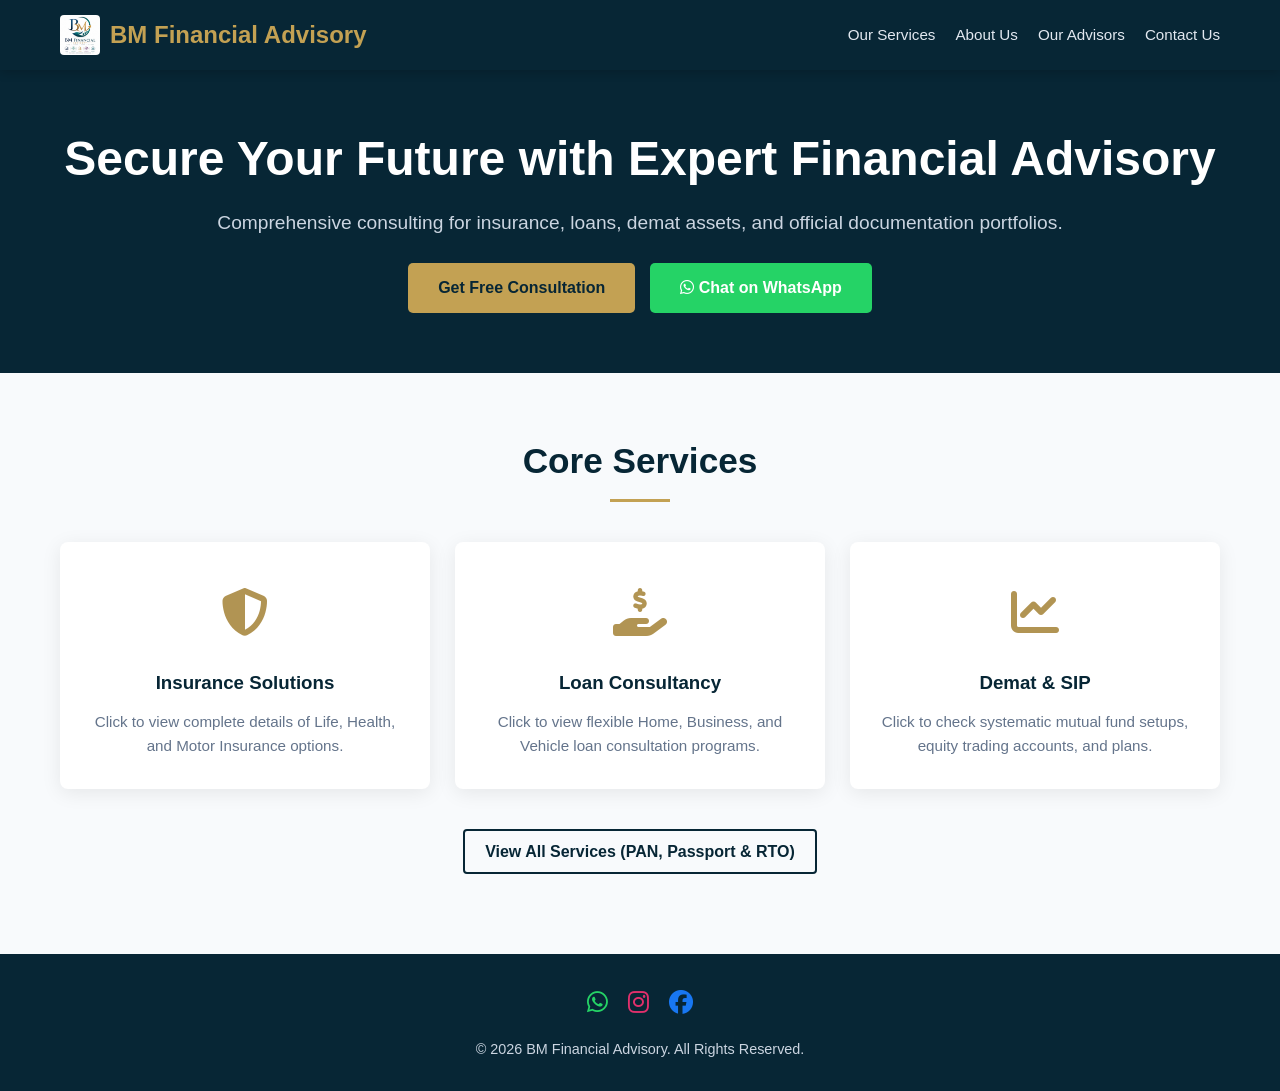
==== commit bf3eadd1: "Update index.html" ====
--- a/index.html
+++ b/index.html
@@ -20,6 +20,7 @@
         <ul class="nav-links">
             <li><a href="services.html">Our Services</a></li>
             <li><a href="about.html">About Us</a></li>
+            <li><a href="advisors.html">Our Advisors</a></li>
             <li><a href="contact.html">Contact Us</a></li>
         </ul>
     </nav>
